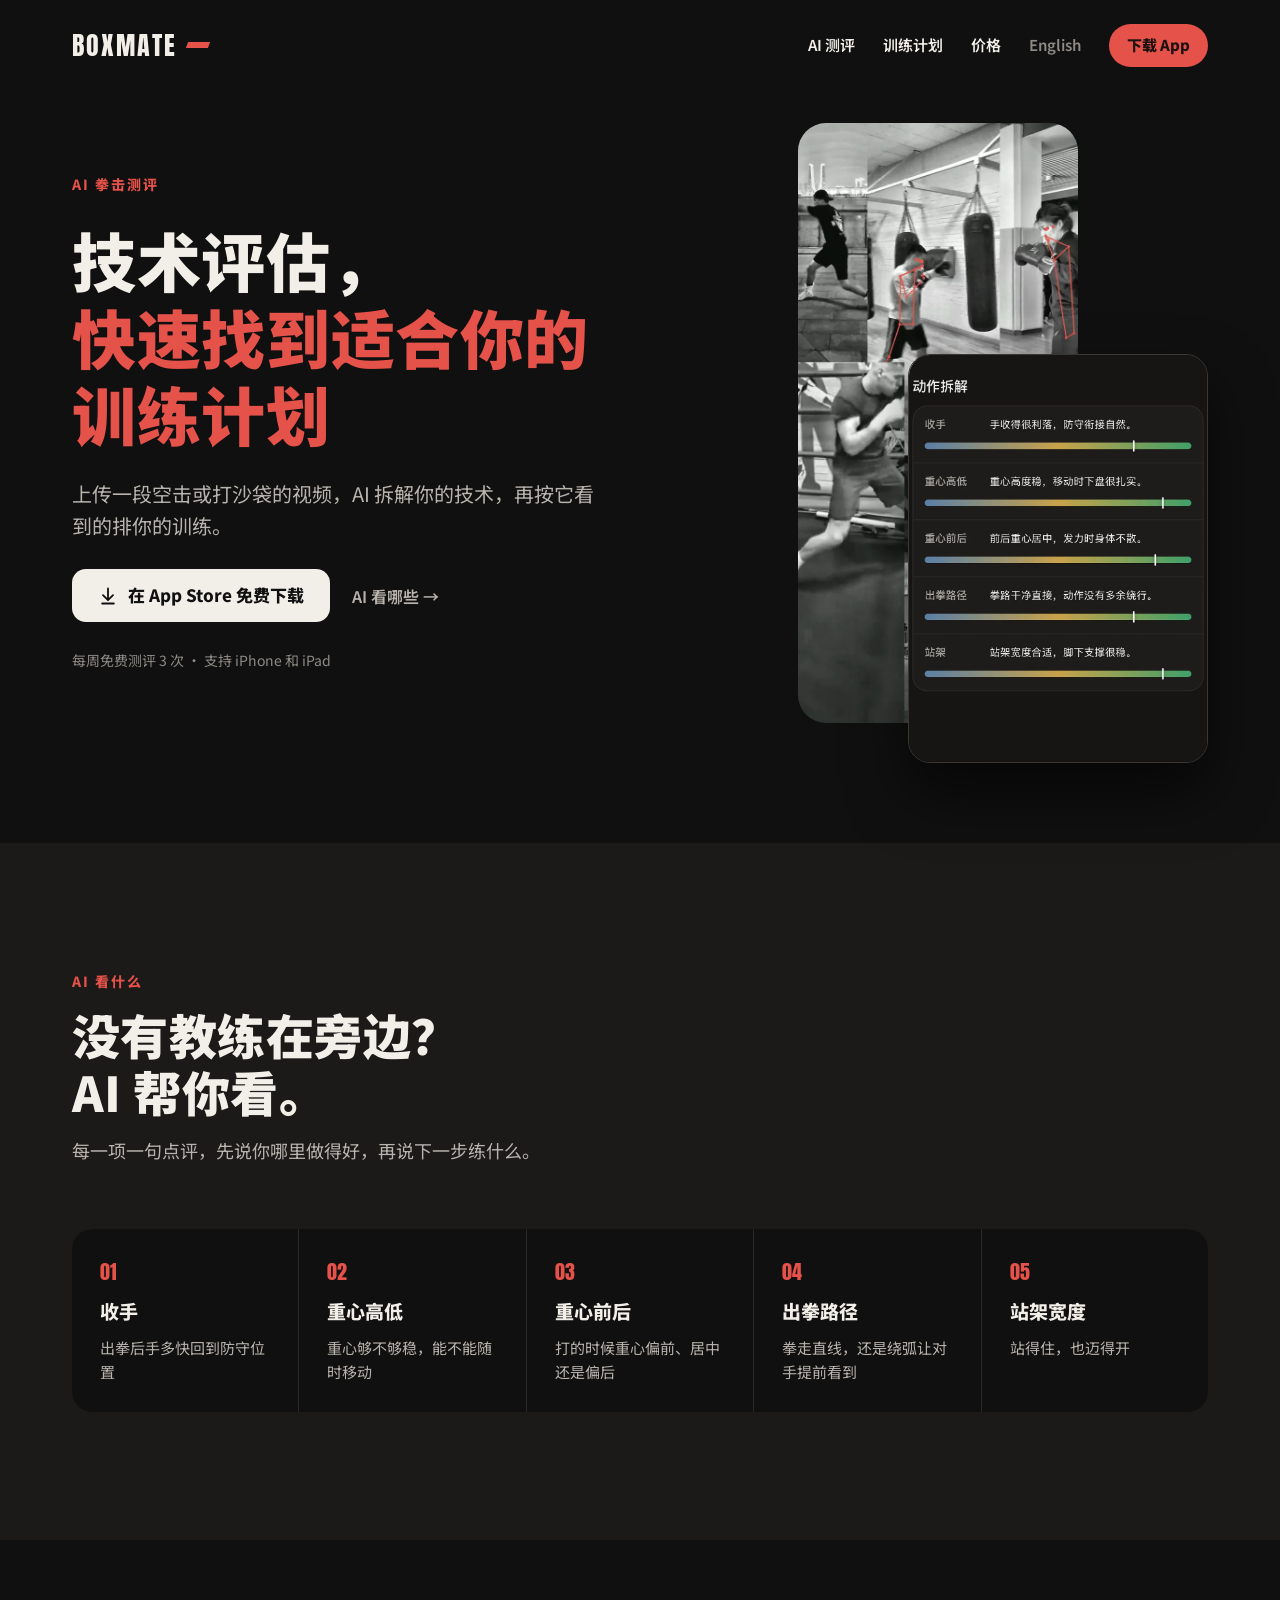
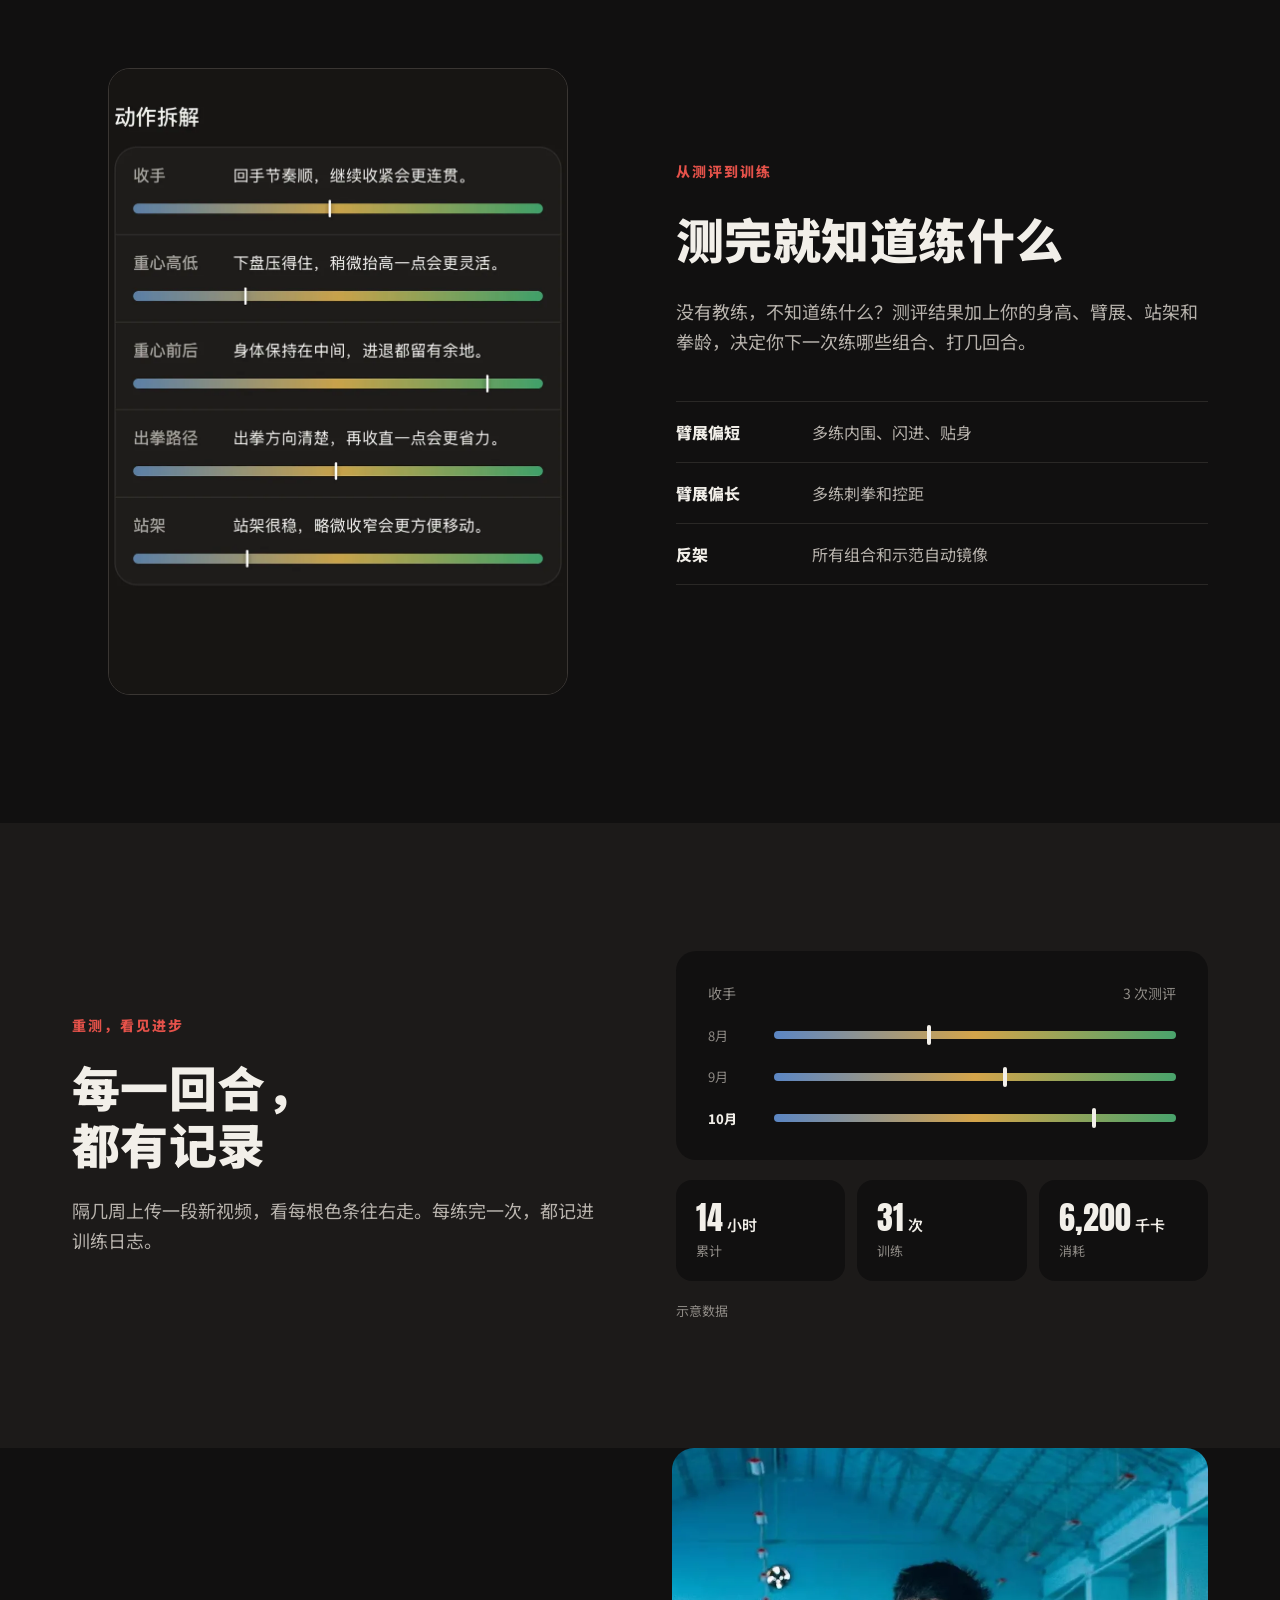
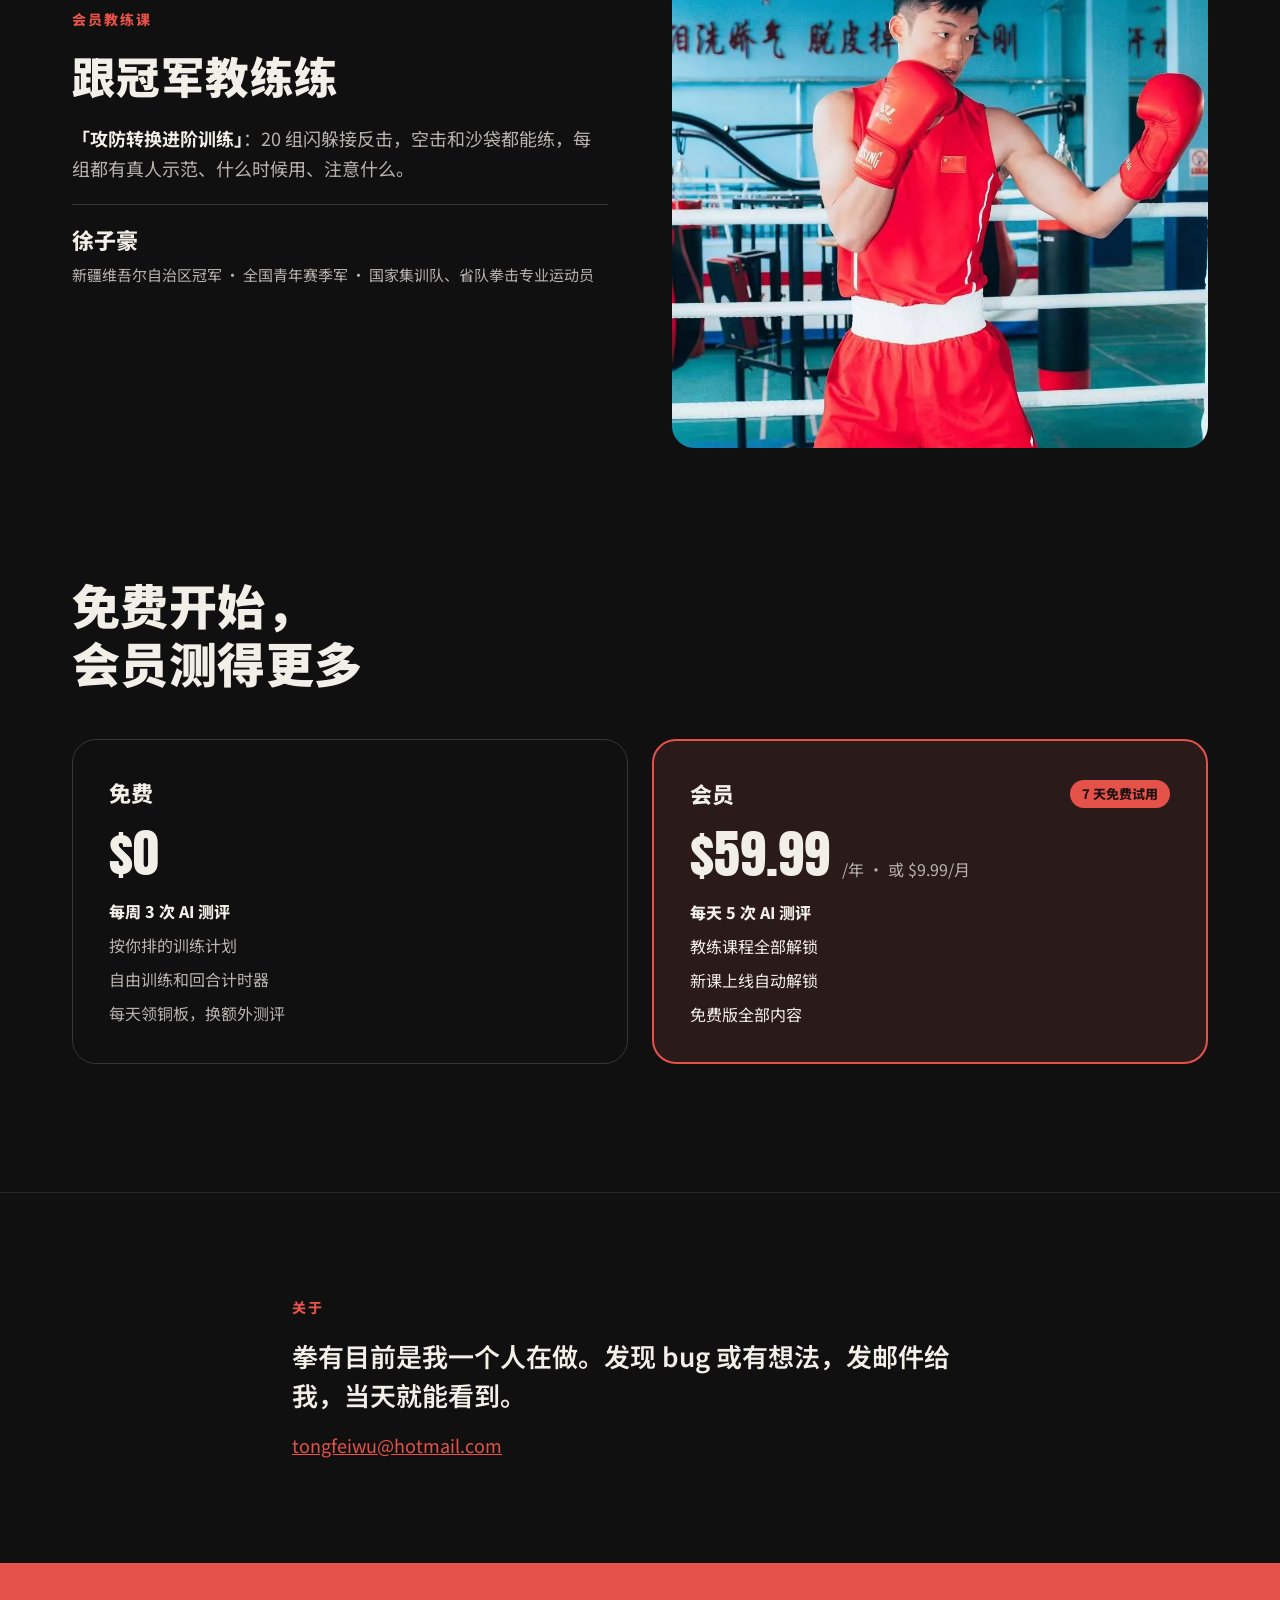
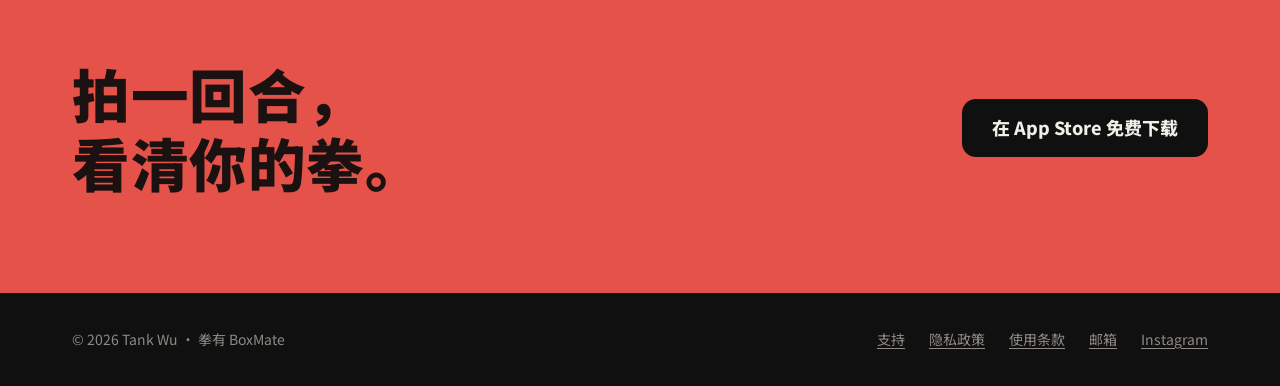
==== zh/index.html @ cb2ba71b "Add BoxMate marketing site: home (en/zh), support, privacy, terms, assets Co-Authored-By: Claude Fab" ====
<!doctype html>
<html lang="zh-CN">
<head>
<meta charset="utf-8">
<meta name="viewport" content="width=device-width, initial-scale=1">
<title>拳有 BoxMate · AI 拳击测评</title>
<meta name="description" content="上传一段空击或打沙袋的视频，AI 拆解你的技术，再按它看到的排你的训练。每周免费测评 3 次，支持 iPhone 和 iPad。">
<link rel="canonical" href="https://getboxmate.com/zh/">
<link rel="alternate" hreflang="zh" href="https://getboxmate.com/zh/">
<link rel="alternate" hreflang="en" href="https://getboxmate.com/">
<link rel="alternate" hreflang="x-default" href="https://getboxmate.com/">
<meta property="og:type" content="website">
<meta property="og:site_name" content="拳有 BoxMate">
<meta property="og:title" content="拳有 BoxMate · AI 拳击测评">
<meta property="og:description" content="上传一段空击或打沙袋的视频，AI 拆解你的技术，再按它看到的排你的训练。">
<meta property="og:url" content="https://getboxmate.com/zh/">
<meta property="og:image" content="https://getboxmate.com/assets/img/og.jpg">
<meta property="og:image:width" content="1200">
<meta property="og:image:height" content="630">
<meta property="og:locale" content="zh_CN">
<meta property="og:locale:alternate" content="en_US">
<meta name="twitter:card" content="summary_large_image">
<meta name="theme-color" content="#111010">
<link rel="icon" href="/favicon.ico" sizes="any">
<link rel="icon" type="image/png" sizes="32x32" href="/favicon-32.png">
<link rel="apple-touch-icon" href="/apple-touch-icon.png">
<link rel="preconnect" href="https://fonts.googleapis.com">
<link rel="preconnect" href="https://fonts.gstatic.com" crossorigin>
<link href="https://fonts.googleapis.com/css2?family=Anton&family=Noto+Sans+SC:wght@400;500;700;900&display=swap" rel="stylesheet">
<link rel="stylesheet" href="/assets/css/site.css">
</head>
<body>

<header class="wrap site-header">
  <a class="brand" href="/zh/" aria-label="拳有 BoxMate 首页">
    <span class="brand-name">BOXMATE</span>
    <span class="brand-mark" aria-hidden="true"></span>
  </a>
  <nav class="site-nav" aria-label="主导航">
    <a href="#assess">AI 测评</a>
    <a href="#plan">训练计划</a>
    <a href="#pricing">价格</a>
    <a class="lang" href="/" hreflang="en" lang="en">English</a>
    <a class="btn-nav" href="https://apps.apple.com/app/id6789164521">下载 App</a>
  </nav>
</header>

<main>

<section class="wrap hero">
  <div class="hero-copy">
    <div class="eyebrow">AI 拳击测评</div>
    <h1 class="display">技术评估，<br><span class="accent">快速找到适合你的训练计划</span></h1>
    <p class="hero-lede">上传一段空击或打沙袋的视频，AI 拆解你的技术，再按它看到的排你的训练。</p>
    <div class="hero-actions">
      <a class="btn" href="https://apps.apple.com/app/id6789164521">
        <svg width="20" height="20" viewBox="0 0 24 24" fill="none" stroke="currentColor" stroke-width="2.2" stroke-linecap="round" stroke-linejoin="round" aria-hidden="true"><path d="M12 3v12M6 11l6 6 6-6M5 21h14"></path></svg>
        在 App Store 免费下载
      </a>
      <a class="link-more" href="#assess">AI 看哪些 →</a>
    </div>
    <div class="hero-note">每周免费测评 3 次 · 支持 iPhone 和 iPad</div>
  </div>
  <div class="hero-visual">
    <video class="hero-video" autoplay muted loop playsinline poster="/assets/img/hero-poster.webp" aria-label="拳击训练画面，身上叠加了 AI 姿态追踪线条">
      <source src="/assets/video/hero.mp4" type="video/mp4">
    </video>
    <img class="hero-report" src="/assets/img/report-zh-1.webp" width="920" height="1255" alt="拳有测评报告：收手、重心高低、重心前后、出拳路径、站架宽度，每项一句点评和一根色条">
  </div>
</section>

<section id="assess" class="band">
  <div class="wrap section stack-64">
    <div class="section-head">
      <div class="eyebrow">AI 看什么</div>
      <h2 class="display">没有教练在旁边？<br>AI 帮你看。</h2>
      <p class="lede">每一项一句点评，先说你哪里做得好，再说下一步练什么。</p>
    </div>
    <div class="checks">
      <div class="check"><span class="num">01</span><span class="name">收手</span><span class="desc">出拳后手多快回到防守位置</span></div>
      <div class="check"><span class="num">02</span><span class="name">重心高低</span><span class="desc">重心够不够稳，能不能随时移动</span></div>
      <div class="check"><span class="num">03</span><span class="name">重心前后</span><span class="desc">打的时候重心偏前、居中还是偏后</span></div>
      <div class="check"><span class="num">04</span><span class="name">出拳路径</span><span class="desc">拳走直线，还是绕弧让对手提前看到</span></div>
      <div class="check"><span class="num">05</span><span class="name">站架宽度</span><span class="desc">站得住，也迈得开</span></div>
    </div>
  </div>
</section>

<section id="plan" class="wrap section split">
  <img class="shot" src="/assets/img/report-zh-2.webp" width="920" height="1255" loading="lazy" alt="一份测评报告，每项带点评，例如收手顺畅、再收紧一点能让连击更连贯">
  <div class="split-copy">
    <div class="eyebrow">从测评到训练</div>
    <h2 class="display">测完就知道练什么</h2>
    <p class="lede">没有教练，不知道练什么？测评结果加上你的身高、臂展、站架和拳龄，决定你下一次练哪些组合、打几回合。</p>
    <dl class="facts">
      <div class="fact"><dt>臂展偏短</dt><dd>多练内围、闪进、贴身</dd></div>
      <div class="fact"><dt>臂展偏长</dt><dd>多练刺拳和控距</dd></div>
      <div class="fact"><dt>反架</dt><dd>所有组合和示范自动镜像</dd></div>
    </dl>
  </div>
</section>

<section class="band">
  <div class="wrap section split">
    <div class="split-copy split-copy-tight">
      <div class="eyebrow">重测，看见进步</div>
      <h2 class="display">每一回合，<br>都有记录</h2>
      <p class="lede">隔几周上传一段新视频，看每根色条往右走。每练完一次，都记进训练日志。</p>
    </div>
    <div class="progress-stack">
      <div class="progress-card" aria-label="示意进步图表">
        <div class="progress-head"><span>收手</span><span>3 次测评</span></div>
        <div class="progress-row"><span class="label">8月</span><div class="bar"><i style="left:38%"></i></div></div>
        <div class="progress-row"><span class="label">9月</span><div class="bar"><i style="left:57%"></i></div></div>
        <div class="progress-row"><span class="label now">10月</span><div class="bar"><i style="left:79%"></i></div></div>
      </div>
      <div class="stats">
        <div class="stat"><span class="num">14<small>小时</small></span><span class="lbl">累计</span></div>
        <div class="stat"><span class="num">31<small>次</small></span><span class="lbl">训练</span></div>
        <div class="stat"><span class="num">6,200<small>千卡</small></span><span class="lbl">消耗</span></div>
      </div>
      <div class="fine">示意数据</div>
    </div>
  </div>
</section>

<section class="wrap coach">
  <div class="coach-copy">
    <div class="eyebrow">会员教练课</div>
    <h2 class="display">跟冠军教练练</h2>
    <p class="lede"><strong>「攻防转换进阶训练」</strong>：20 组闪躲接反击，空击和沙袋都能练，每组都有真人示范、什么时候用、注意什么。</p>
    <div class="coach-bio">
      <span class="coach-name">徐子豪</span>
      <span class="coach-cred">新疆维吾尔自治区冠军 · 全国青年赛季军 · 国家集训队、省队拳击专业运动员</span>
    </div>
  </div>
  <img class="coach-photo" src="/assets/img/coach-xu.webp" width="960" height="1444" loading="lazy" alt="徐子豪身穿红色比赛服站在拳台上">
</section>

<section id="pricing" class="wrap section pricing">
  <h2 class="display">免费开始，<br>会员测得更多</h2>
  <div class="plans">
    <div class="plan">
      <div class="plan-name">免费</div>
      <div class="price"><span class="num">$0</span></div>
      <ul>
        <li class="key">每周 3 次 AI 测评</li>
        <li>按你排的训练计划</li>
        <li>自由训练和回合计时器</li>
        <li>每天领铜板，换额外测评</li>
      </ul>
    </div>
    <div class="plan plan-member">
      <div class="plan-top">
        <div class="plan-name">会员</div>
        <div class="badge">7 天免费试用</div>
      </div>
      <div class="price"><span class="num">$59.99</span><span class="per">/年 · 或 $9.99/月</span></div>
      <ul>
        <li class="key">每天 5 次 AI 测评</li>
        <li>教练课程全部解锁</li>
        <li>新课上线自动解锁</li>
        <li>免费版全部内容</li>
      </ul>
    </div>
  </div>
</section>

<section class="about-band">
  <div class="about">
    <div class="eyebrow">关于</div>
    <p>拳有目前是我一个人在做。发现 bug 或有想法，发邮件给我，当天就能看到。</p>
    <a href="mailto:tongfeiwu@hotmail.com">tongfeiwu@hotmail.com</a>
  </div>
</section>

<section id="download" class="cta-band">
  <div class="wrap cta">
    <h2 class="display">拍一回合，<br>看清你的拳。</h2>
    <a class="btn btn-dark" href="https://apps.apple.com/app/id6789164521">在 App Store 免费下载</a>
  </div>
</section>

</main>

<footer class="wrap site-footer">
  <div>© 2026 Tank Wu · 拳有 BoxMate</div>
  <div class="footer-links">
    <a href="/support/#zh">支持</a>
    <a href="/privacy/#zh">隐私政策</a>
    <a href="/terms/#zh">使用条款</a>
    <a href="mailto:tongfeiwu@hotmail.com">邮箱</a>
    <a href="https://www.instagram.com/kombrostank/" rel="me">Instagram</a>
  </div>
</footer>

</body>
</html>
---- assets/css/site.css ----
/* BoxMate — getboxmate.com
   Plain CSS, no framework. Colors, type and layout follow website-design-en.html. */

:root {
  --bg: #111010;
  --bg-2: #1C1A19;
  --line: #2A2826;
  --line-2: #3A3633;
  --text: #F2EFE9;
  --muted: #B8B3AD;
  --dim: #8E8A85;
  --accent: #E5524A;
  --on-accent: #1A1110;
  --member: #2A1A19;
  --display: Anton, "Archivo Black", Impact, sans-serif;
  --body: Archivo, -apple-system, "Helvetica Neue", Helvetica, Arial, sans-serif;
  --wrap: 1200px;
  --gutter: 32px;
}

*, *::before, *::after { box-sizing: border-box; }

html { -webkit-text-size-adjust: 100%; scroll-behavior: smooth; }

body {
  margin: 0;
  background: var(--bg);
  color: var(--text);
  font-family: var(--body);
  font-size: 16px;
  line-height: 1.5;
  overflow-x: hidden;
  -webkit-font-smoothing: antialiased;
}

a { color: var(--text); }
a:hover { color: var(--accent); }

img, video { max-width: 100%; height: auto; }

.wrap {
  max-width: var(--wrap);
  margin: 0 auto;
  padding-left: var(--gutter);
  padding-right: var(--gutter);
}

/* Display type (Anton). Chinese pages use it only for Latin text and numbers. */
.display {
  font-family: var(--display);
  font-weight: 400;
  text-transform: uppercase;
  line-height: 1.05;
  margin: 0;
}
.num { font-family: var(--display); font-weight: 400; }

.eyebrow {
  font-size: 14px;
  font-weight: 800;
  letter-spacing: 3px;
  color: var(--accent);
  text-transform: uppercase;
}

.lede {
  margin: 0;
  font-size: 18px;
  line-height: 1.7;
  color: var(--muted);
}

/* Header ------------------------------------------------------------ */
.site-header {
  padding-top: 24px;
  padding-bottom: 24px;
  display: flex;
  flex-wrap: wrap;
  align-items: center;
  justify-content: space-between;
  gap: 16px;
}
.brand {
  display: flex;
  align-items: center;
  gap: 10px;
  text-decoration: none;
  color: var(--text);
}
.brand:hover { color: var(--text); }
.brand-name {
  font-family: var(--display);
  font-size: 26px;
  letter-spacing: 2px;
  line-height: 1;
}
.brand-mark {
  width: 22px;
  height: 6px;
  background: var(--accent);
  transform: skewX(-20deg);
}
.site-nav {
  display: flex;
  flex-wrap: wrap;
  align-items: center;
  gap: 28px;
  font-size: 15px;
  font-weight: 600;
}
.site-nav a { text-decoration: none; }
.site-nav .lang { color: var(--dim); }
.site-nav .lang:hover { color: var(--accent); }
.site-nav .btn-nav {
  padding: 10px 18px;
  border-radius: 99px;
  background: var(--accent);
  color: var(--on-accent);
  font-weight: 800;
}
.site-nav .btn-nav:hover { color: var(--on-accent); background: #ef6c64; }

/* Buttons ----------------------------------------------------------- */
.btn {
  display: inline-flex;
  align-items: center;
  gap: 10px;
  padding: 16px 26px;
  border-radius: 14px;
  background: var(--text);
  color: var(--bg);
  text-decoration: none;
  font-weight: 800;
  font-size: 17px;
  line-height: 1.2;
}
.btn:hover { color: var(--bg); background: #fff; }
.btn svg { flex: none; }
.btn-dark {
  background: var(--bg);
  color: var(--text);
  padding: 18px 30px;
  font-size: 18px;
}
.btn-dark:hover { background: #000; color: var(--text); }
.link-more {
  padding: 16px 8px;
  text-decoration: none;
  font-weight: 600;
  color: var(--muted);
}

/* Hero -------------------------------------------------------------- */
.hero {
  padding-top: 32px;
  padding-bottom: 120px;
  display: grid;
  grid-template-columns: repeat(auto-fit, minmax(min(340px, 100%), 1fr));
  gap: 56px;
  align-items: center;
}
.hero-copy {
  display: flex;
  flex-direction: column;
  gap: 26px;
}
.hero h1 {
  font-size: clamp(52px, 6.8vw, 96px);
  line-height: 1;
}
.hero h1 .accent, .accent { color: var(--accent); }
.hero-lede {
  margin: 0;
  font-size: 20px;
  line-height: 1.6;
  color: var(--muted);
  max-width: 30em;
}
.hero-actions {
  display: flex;
  flex-wrap: wrap;
  gap: 14px;
  align-items: center;
}
.hero-note { font-size: 14px; color: var(--dim); }
.hero-visual {
  position: relative;
  display: flex;
  justify-content: center;
  min-height: 600px;
}
.hero-video {
  display: block;
  width: 280px;
  height: 600px;
  object-fit: cover;
  border-radius: 28px;
  background: var(--bg-2);
}
.hero-report {
  position: absolute;
  right: 0;
  bottom: -40px;
  width: 300px;
  height: auto;
  border-radius: 22px;
  border: 1px solid var(--line-2);
  box-shadow: 0 30px 60px rgba(0, 0, 0, 0.6);
}

/* Sections ---------------------------------------------------------- */
.band { background: var(--bg-2); }
.section { padding-top: 128px; padding-bottom: 128px; }
.section-head {
  display: flex;
  flex-direction: column;
  gap: 14px;
  max-width: 760px;
}
.section-head h2, .split h2 { font-size: clamp(40px, 5vw, 64px); }

.stack-64 { display: flex; flex-direction: column; gap: 64px; }

/* Checks grid */
.checks {
  display: grid;
  grid-template-columns: repeat(auto-fit, minmax(min(210px, 100%), 1fr));
  gap: 1px;
  background: var(--line);
  border-radius: 20px;
  overflow: hidden;
}
.check {
  background: var(--bg);
  padding: 28px;
  display: flex;
  flex-direction: column;
  gap: 10px;
}
.check .num { font-size: 20px; color: var(--accent); }
.check .name { font-weight: 800; font-size: 19px; }
.check .desc { font-size: 15px; line-height: 1.6; color: var(--muted); }

/* Two-column split sections */
.split {
  display: grid;
  grid-template-columns: repeat(auto-fit, minmax(min(340px, 100%), 1fr));
  gap: 72px;
  align-items: center;
}
.split-copy { display: flex; flex-direction: column; gap: 28px; }
.split-copy-tight { gap: 22px; }
.shot {
  display: block;
  width: 100%;
  max-width: 460px;
  justify-self: center;
  border-radius: 22px;
  border: 1px solid var(--line-2);
}

/* Fact rows */
.facts { display: flex; flex-direction: column; border-top: 1px solid var(--line); }
.fact {
  display: grid;
  grid-template-columns: 180px minmax(0, 1fr);
  gap: 16px;
  padding: 18px 0;
  border-bottom: 1px solid var(--line);
}
.fact dt { font-weight: 800; margin: 0; }
.fact dd { margin: 0; color: var(--muted); }

/* Progress card */
.progress-stack { display: flex; flex-direction: column; gap: 20px; }
.progress-card {
  padding: 32px;
  border-radius: 20px;
  background: var(--bg);
  display: flex;
  flex-direction: column;
  gap: 22px;
}
.progress-head {
  display: flex;
  justify-content: space-between;
  gap: 12px;
  font-size: 14px;
  color: var(--dim);
}
.progress-row {
  display: grid;
  grid-template-columns: 52px minmax(0, 1fr);
  gap: 14px;
  align-items: center;
}
.progress-row .label { font-size: 13px; color: var(--dim); }
.progress-row .label.now { font-weight: 800; color: var(--text); }
.bar {
  position: relative;
  height: 8px;
  border-radius: 4px;
  background: linear-gradient(90deg, #5B86C4, #D4A44A, #49A36C);
}
.bar i {
  position: absolute;
  top: -6px;
  width: 4px;
  height: 20px;
  border-radius: 2px;
  background: var(--text);
}
.stats {
  display: grid;
  grid-template-columns: repeat(3, minmax(0, 1fr));
  gap: 12px;
}
.stat {
  padding: 20px;
  border-radius: 16px;
  background: var(--bg);
  display: flex;
  flex-direction: column;
  gap: 6px;
}
.stat .num { font-size: 32px; line-height: 1.1; }
.stat .num small { font-family: var(--body); font-size: 15px; font-weight: 600; margin-left: 4px; }
.stat .lbl { font-size: 13px; color: var(--dim); }
.fine { font-size: 13px; color: var(--dim); }

/* Coach */
.coach {
  display: grid;
  grid-template-columns: repeat(auto-fit, minmax(min(320px, 100%), 1fr));
  gap: 64px;
  align-items: center;
}
.coach-copy {
  display: flex;
  flex-direction: column;
  gap: 20px;
  padding-top: 96px;
  padding-bottom: 96px;
}
.coach h2 { font-size: clamp(36px, 4.5vw, 56px); }
.coach .lede strong { color: var(--text); }
.coach-bio {
  display: flex;
  flex-direction: column;
  gap: 6px;
  padding-top: 18px;
  border-top: 1px solid var(--line-2);
}
.coach-name { font-size: 22px; font-weight: 800; }
.coach-cred { font-size: 15px; line-height: 1.7; color: var(--muted); }
.coach-photo {
  display: block;
  width: 100%;
  height: 600px;
  object-fit: cover;
  object-position: center 20%;
  border-radius: 22px;
}

/* Pricing */
.pricing { display: flex; flex-direction: column; gap: 48px; }
.pricing h2 { font-size: clamp(40px, 5vw, 64px); }
.plans {
  display: grid;
  grid-template-columns: repeat(auto-fit, minmax(min(300px, 100%), 1fr));
  gap: 24px;
}
.plan {
  padding: 36px;
  border-radius: 24px;
  border: 1px solid var(--line-2);
  display: flex;
  flex-direction: column;
  gap: 16px;
}
.plan-member {
  background: var(--member);
  border: 2px solid var(--accent);
}
.plan-top {
  display: flex;
  justify-content: space-between;
  align-items: center;
  gap: 12px;
  flex-wrap: wrap;
}
.plan-name { font-size: 22px; font-weight: 800; }
.badge {
  padding: 4px 12px;
  border-radius: 99px;
  background: var(--accent);
  color: var(--on-accent);
  font-size: 13px;
  font-weight: 800;
}
.price { display: flex; align-items: baseline; gap: 12px; flex-wrap: wrap; }
.price .num { font-size: 52px; line-height: 1.1; }
.price .per { color: var(--muted); }
.plan ul {
  list-style: none;
  margin: 0;
  padding: 0;
  display: flex;
  flex-direction: column;
  gap: 10px;
  font-size: 16px;
  color: var(--muted);
}
.plan-member ul { color: var(--text); }
.plan li.key { color: var(--text); font-weight: 800; }

/* About */
.about-band { border-top: 1px solid var(--line); }
.about {
  max-width: 760px;
  margin: 0 auto;
  padding: 104px var(--gutter);
  display: flex;
  flex-direction: column;
  gap: 18px;
}
.about p {
  margin: 0;
  font-size: 26px;
  line-height: 1.5;
  font-weight: 600;
}
.about a { font-size: 18px; color: var(--accent); }

/* Download CTA */
.cta-band { background: var(--accent); color: var(--on-accent); }
.cta {
  padding-top: 96px;
  padding-bottom: 96px;
  display: flex;
  flex-wrap: wrap;
  justify-content: space-between;
  align-items: center;
  gap: 32px;
}
.cta h2 { font-size: clamp(44px, 6vw, 80px); line-height: 1; }

/* Footer */
.site-footer {
  padding-top: 36px;
  padding-bottom: 36px;
  display: flex;
  flex-wrap: wrap;
  justify-content: space-between;
  gap: 20px;
  font-size: 14px;
  color: var(--dim);
}
.footer-links { display: flex; flex-wrap: wrap; gap: 24px; }
.footer-links a { color: var(--dim); text-decoration: underline; text-underline-offset: 3px; }
.footer-links a:hover { color: var(--text); }

/* Chinese pages ----------------------------------------------------- */
html[lang="zh-CN"] body { --body: "Noto Sans SC", "PingFang SC", "Hiragino Sans GB", "Microsoft YaHei", sans-serif; }
html[lang="zh-CN"] .display {
  font-family: var(--body);
  font-weight: 900;
  text-transform: none;
  line-height: 1.2;
  letter-spacing: 0.01em;
}
html[lang="zh-CN"] .num, html[lang="zh-CN"] .brand-name { font-family: var(--display); font-weight: 400; }
html[lang="zh-CN"] .hero h1 { font-size: clamp(36px, 5vw, 68px); line-height: 1.2; }
html[lang="zh-CN"] .section-head h2,
html[lang="zh-CN"] .split h2,
html[lang="zh-CN"] .pricing h2 { font-size: clamp(30px, 3.8vw, 48px); }
html[lang="zh-CN"] .coach h2 { font-size: clamp(28px, 3.4vw, 44px); }
html[lang="zh-CN"] .cta h2 { font-size: clamp(32px, 4.5vw, 60px); line-height: 1.2; }
html[lang="zh-CN"] .eyebrow { letter-spacing: 2px; }
html[lang="zh-CN"] .fact { grid-template-columns: 120px minmax(0, 1fr); }

/* Small screens ----------------------------------------------------- */
@media (max-width: 720px) {
  :root { --gutter: 20px; }
  .site-nav { gap: 18px; font-size: 14px; }
  .hero { padding-bottom: 96px; gap: 48px; }
  .hero h1 { font-size: clamp(44px, 12vw, 56px); }
  html[lang="zh-CN"] .hero h1 { font-size: clamp(32px, 8.5vw, 40px); }
  .hero-lede { font-size: 18px; }
  .hero-visual { min-height: 0; justify-content: flex-start; }
  .hero-video { width: 240px; height: 514px; }
  .hero-report { width: min(260px, 72%); bottom: -32px; }
  .section { padding-top: 88px; padding-bottom: 88px; }
  .split, .coach { gap: 48px; }
  .coach-copy { padding-top: 72px; padding-bottom: 0; }
  .coach-photo { height: 460px; }
  .fact { grid-template-columns: 1fr; gap: 4px; }
  .progress-card, .plan { padding: 24px; }
  .stat .num { font-size: 26px; }
  .about { padding-top: 72px; padding-bottom: 72px; }
  .about p { font-size: 21px; }
  .cta { padding-top: 72px; padding-bottom: 72px; }
}
@media (max-width: 420px) {
  .site-nav .btn-nav { padding: 8px 14px; }
  .btn { padding: 14px 20px; font-size: 16px; }
  .stats { gap: 8px; }
  .stat { padding: 14px; }
  .stat .num { font-size: 22px; }
}
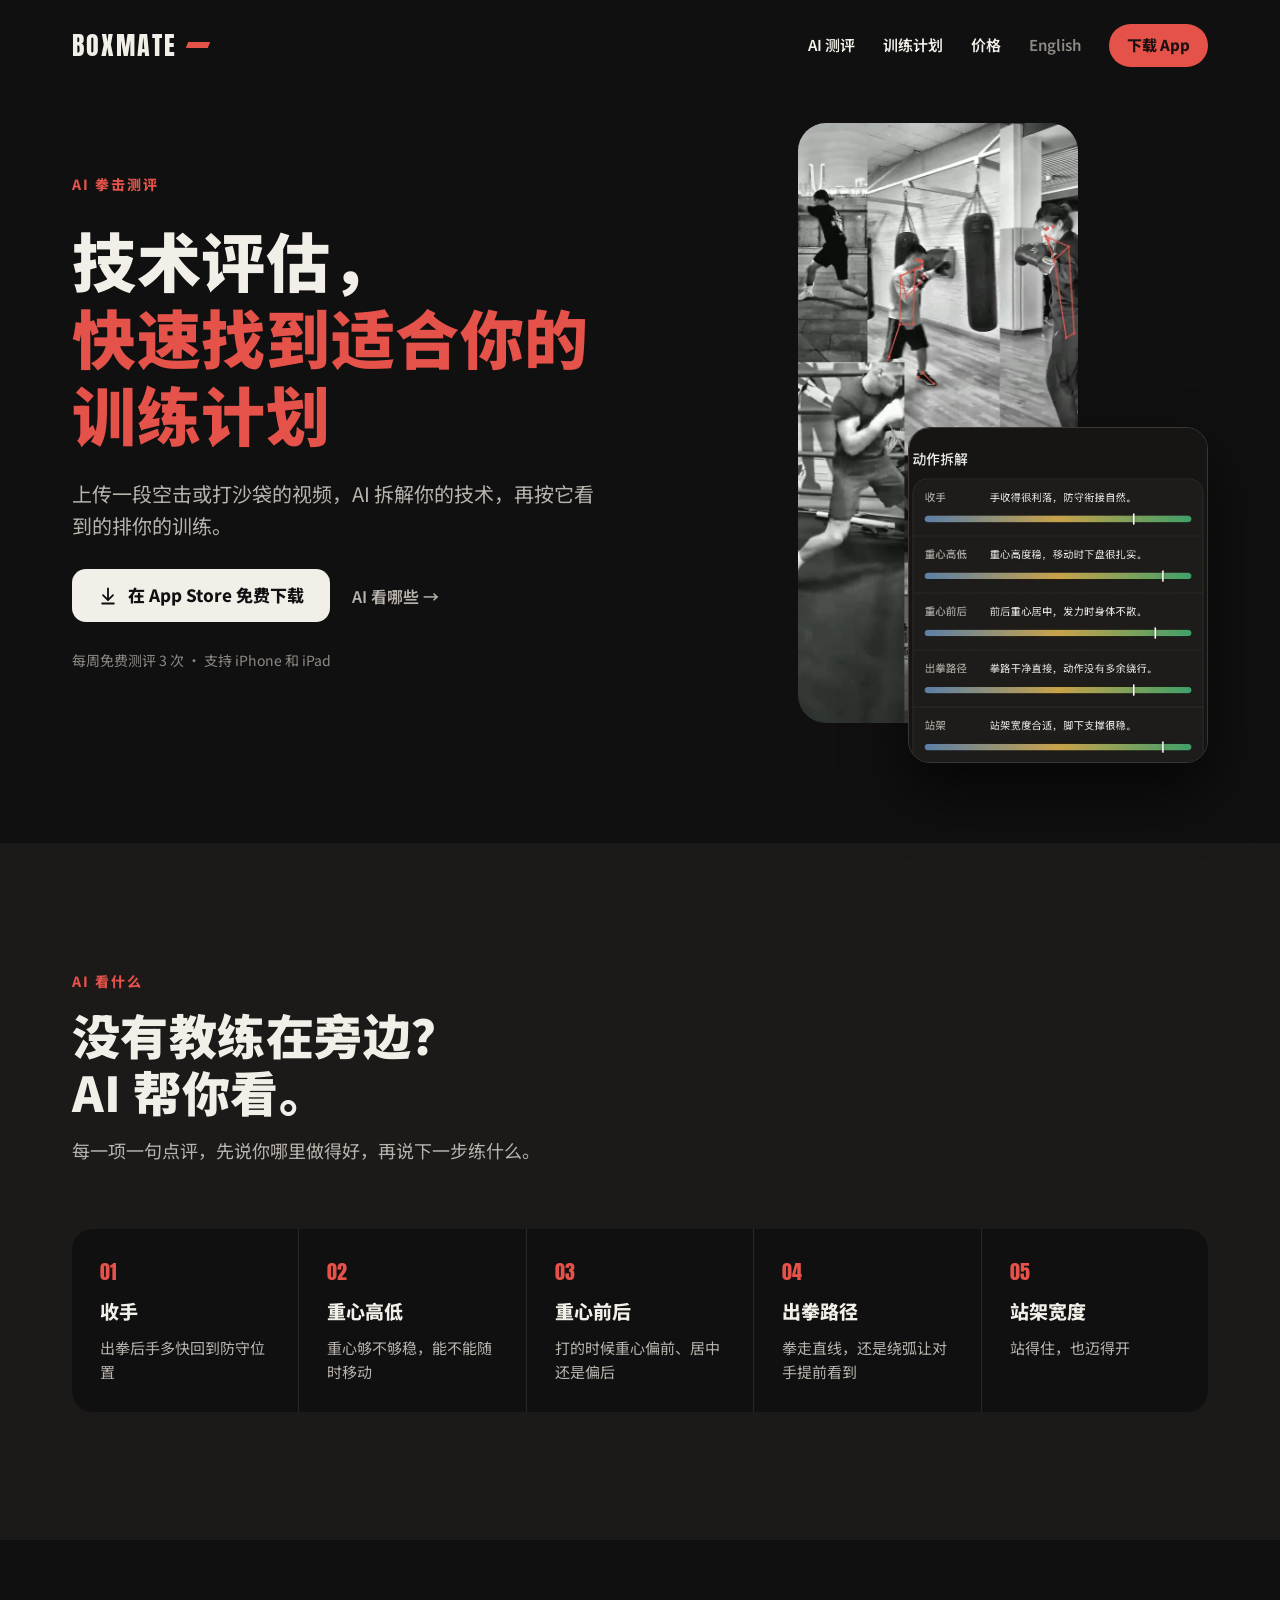
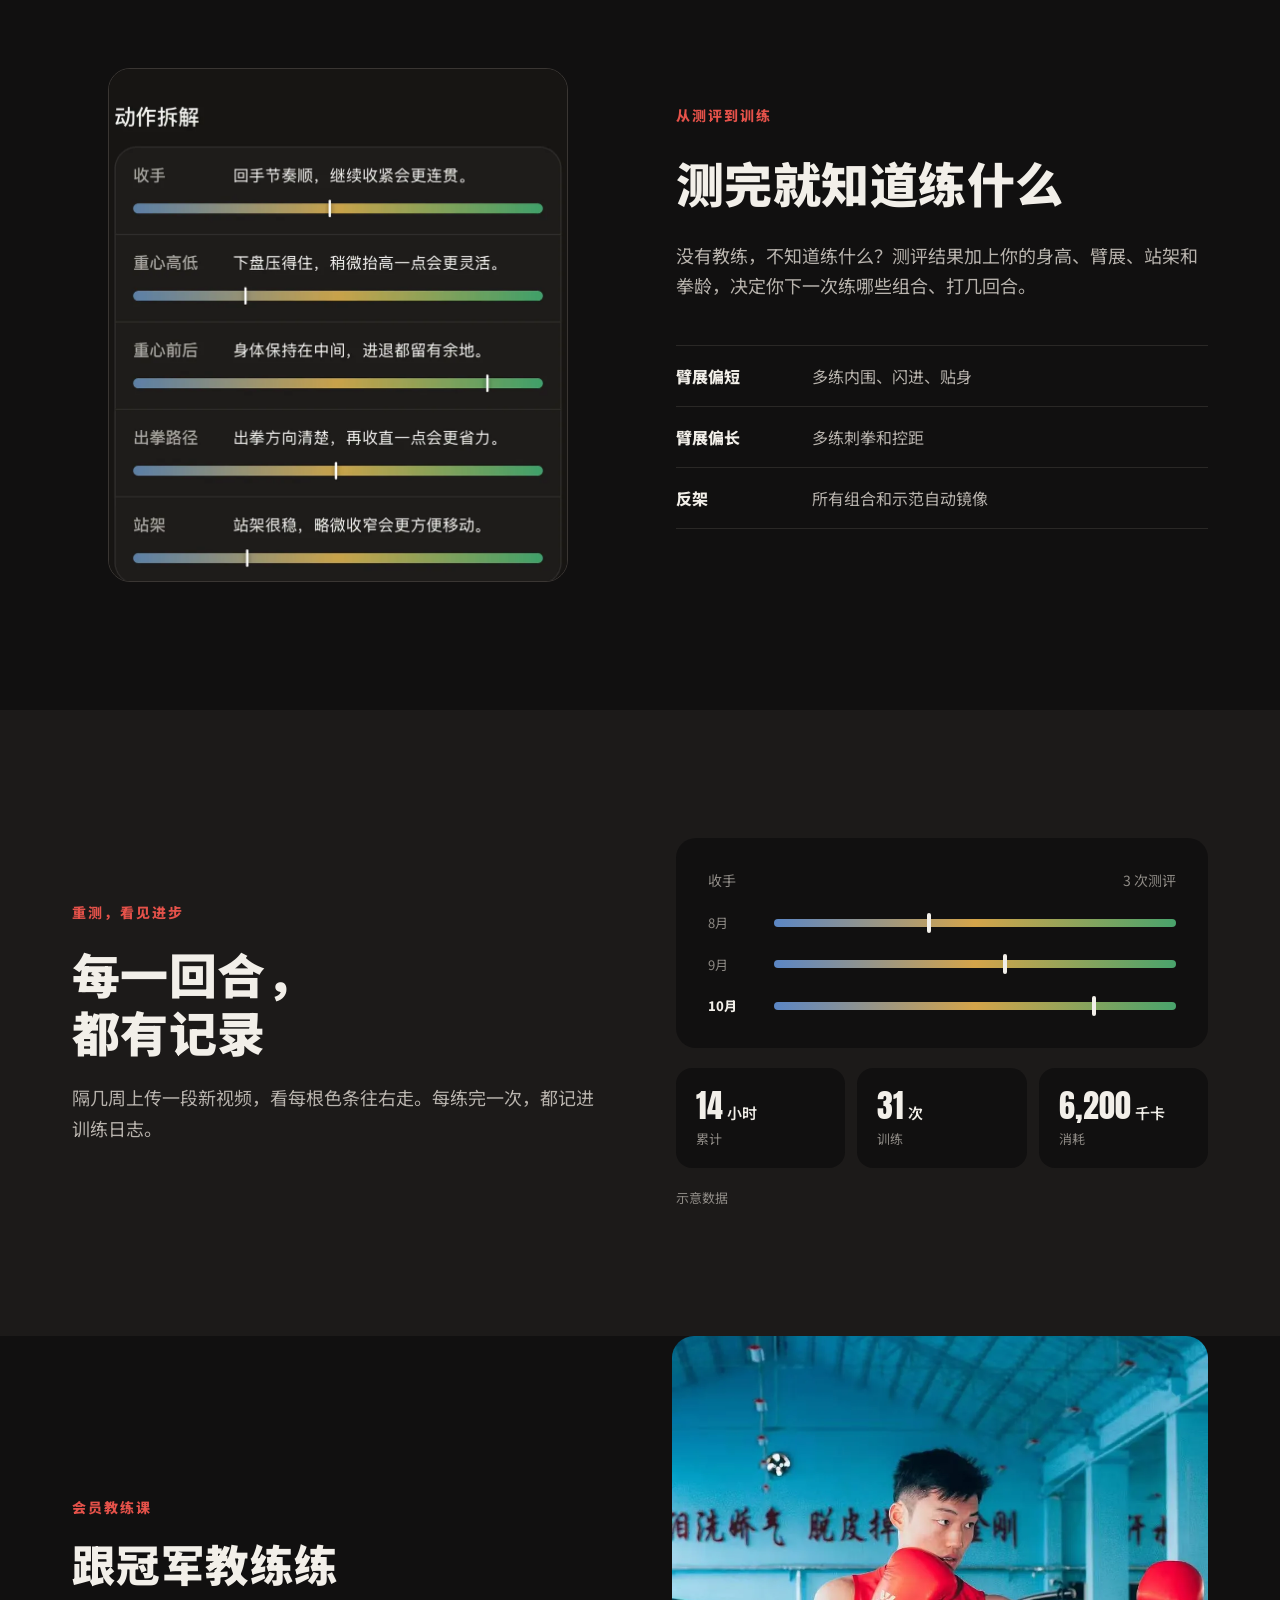
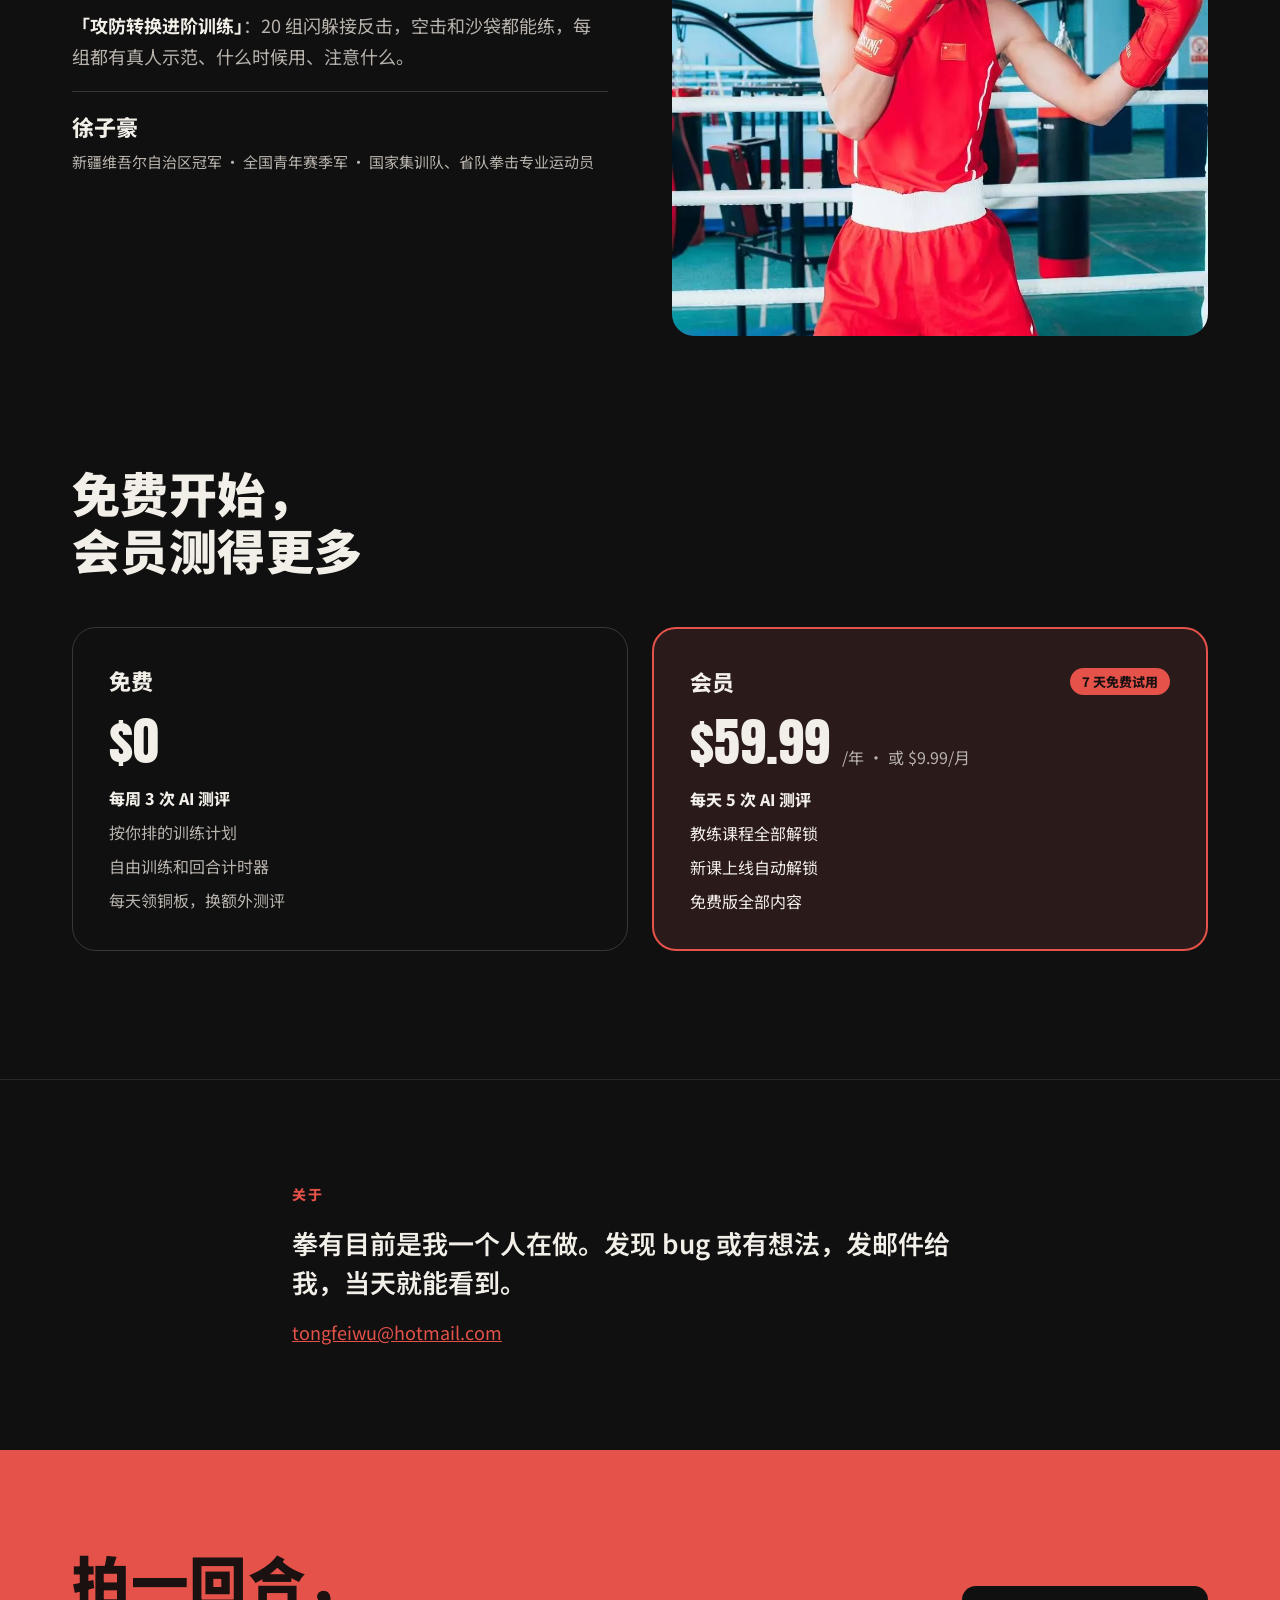
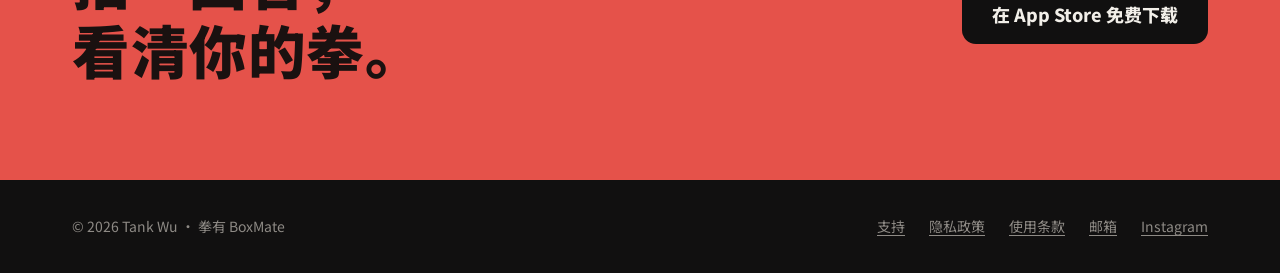
==== commit de836551: "Finalize terms wording; crop blank area from Chinese report shots Co-Authored-By: Claude Fable 5.1 <" ====
--- a/zh/index.html
+++ b/zh/index.html
@@ -65,7 +65,7 @@
     <video class="hero-video" autoplay muted loop playsinline poster="/assets/img/hero-poster.webp" aria-label="拳击训练画面，身上叠加了 AI 姿态追踪线条">
       <source src="/assets/video/hero.mp4" type="video/mp4">
     </video>
-    <img class="hero-report" src="/assets/img/report-zh-1.webp" width="920" height="1255" alt="拳有测评报告：收手、重心高低、重心前后、出拳路径、站架宽度，每项一句点评和一根色条">
+    <img class="hero-report" src="/assets/img/report-zh-1.webp" width="920" height="1029" alt="拳有测评报告：收手、重心高低、重心前后、出拳路径、站架宽度，每项一句点评和一根色条">
   </div>
 </section>
 
@@ -87,7 +87,7 @@
 </section>
 
 <section id="plan" class="wrap section split">
-  <img class="shot" src="/assets/img/report-zh-2.webp" width="920" height="1255" loading="lazy" alt="一份测评报告，每项带点评，例如收手顺畅、再收紧一点能让连击更连贯">
+  <img class="shot" src="/assets/img/report-zh-2.webp" width="920" height="1029" loading="lazy" alt="一份测评报告，每项带点评，例如收手顺畅、再收紧一点能让连击更连贯">
   <div class="split-copy">
     <div class="eyebrow">从测评到训练</div>
     <h2 class="display">测完就知道练什么</h2>
